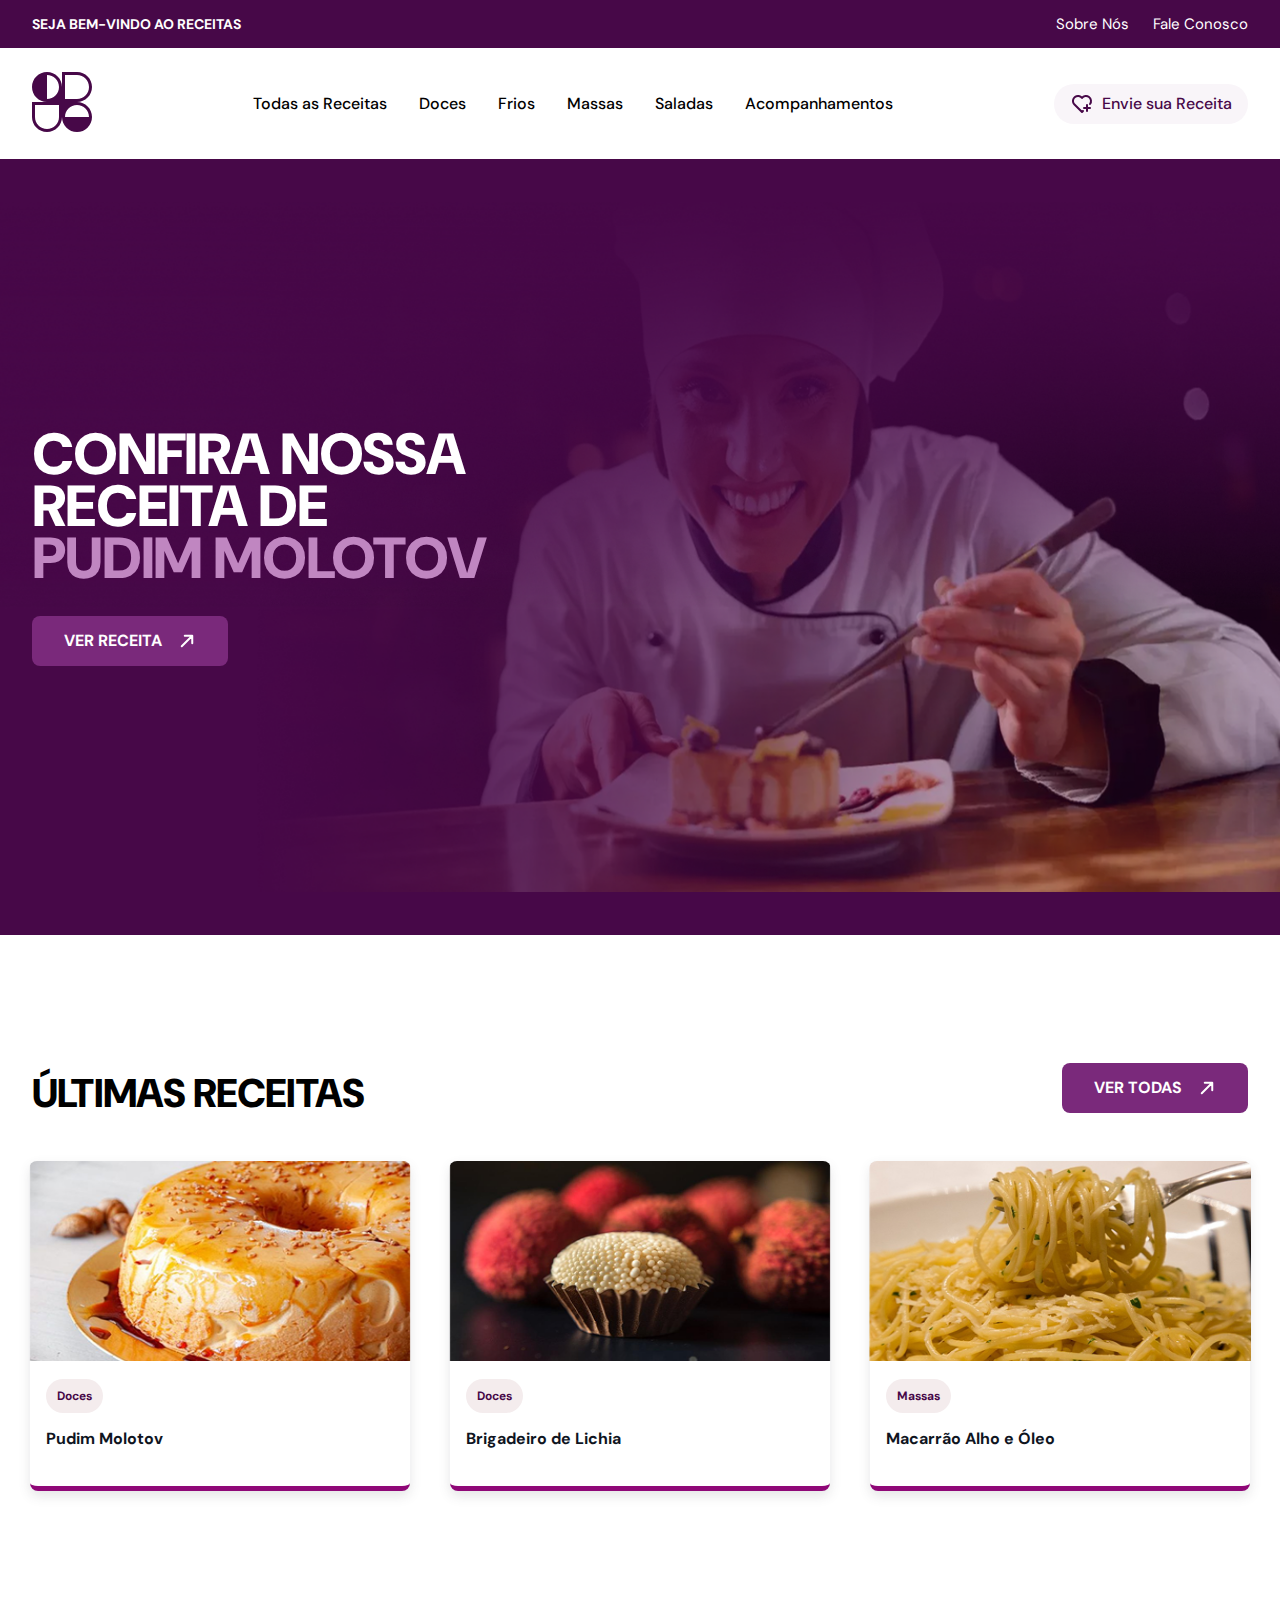
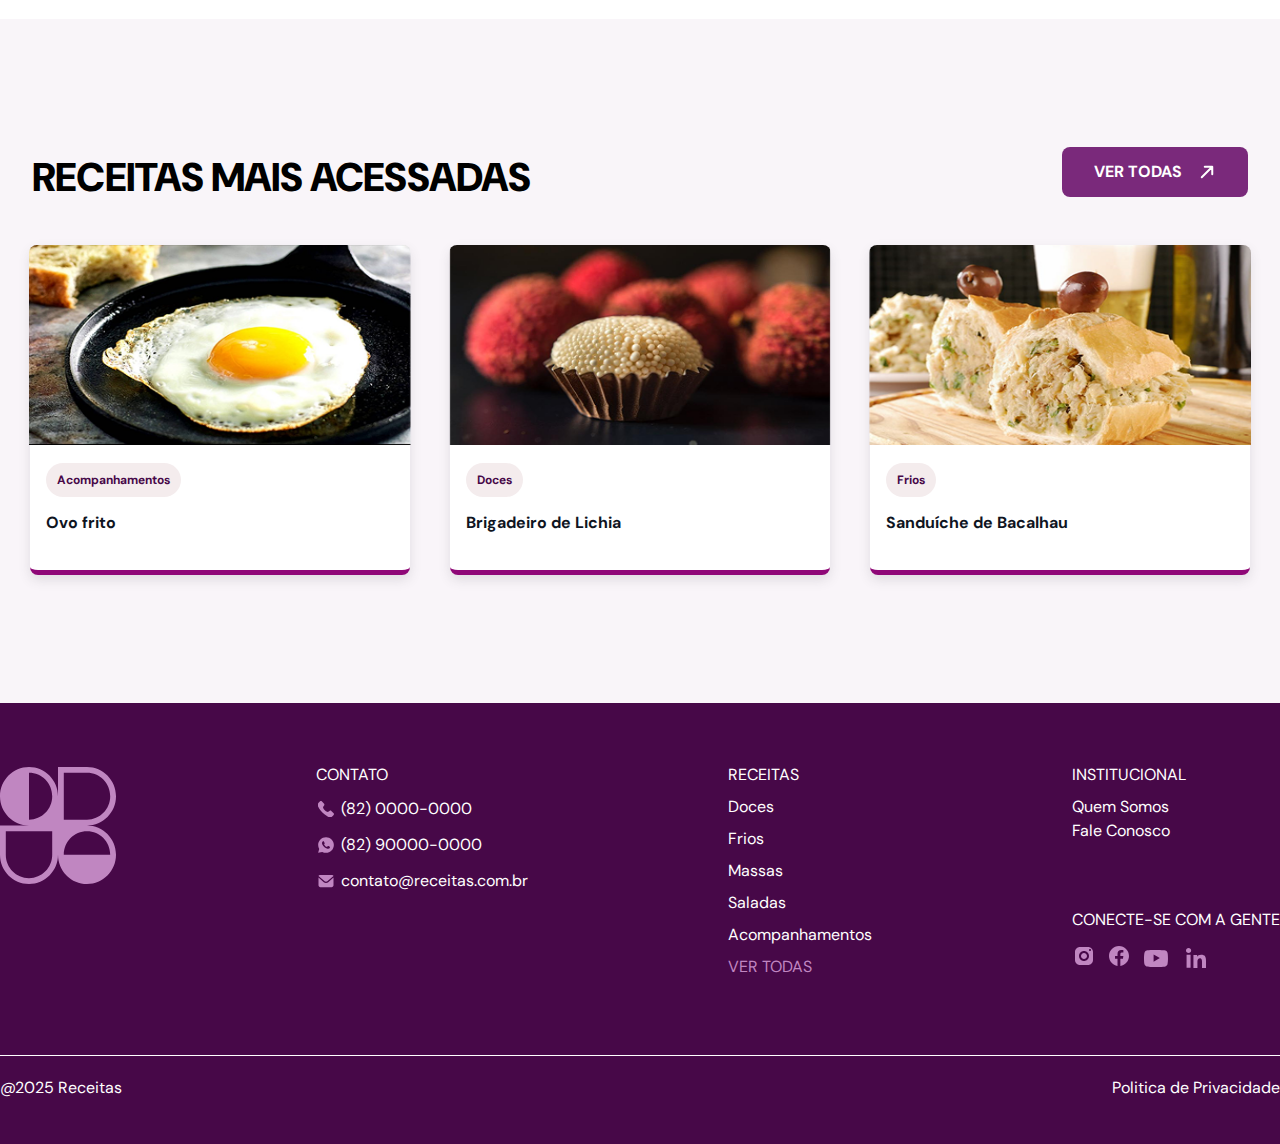
==== index.html @ 7f183d20 "first commit" ====
<!DOCTYPE html>
<html lang="en">
  <head>
    <meta charset="UTF-8" />
    <meta name="viewport" content="width=device-width, initial-scale=1.0" />
    <title>Receitas</title>
    <link rel="stylesheet" href="assets/css/reset.css" />
    <link rel="stylesheet" href="assets/css/global.css" />
    <link rel="stylesheet" href="assets/css/header.css" />
    <link rel="stylesheet" href="assets/css/home.css" />
    <link rel="stylesheet" href="assets/css/cards.css" />
    <link rel="stylesheet" href="assets/css/footer.css">
    <!-- <link rel="stylesheet" href="assets/css/style.css"> -->
    <link rel="preconnect" href="https://fonts.googleapis.com" />
    <link rel="preconnect" href="https://fonts.gstatic.com" crossorigin />
    <link
      href="https://fonts.googleapis.com/css2?family=DM+Sans:ital,opsz,wght@0,9..40,100..1000;1,9..40,100..1000&display=swap"
      rel="stylesheet"
    />
  </head>

  <body>
    <!-- .pre-header -->
    <div class="pre-header">
      <div class="pre-header__container">
        <p class="pre-header__bemvindo">Seja bem-vindo ao receitas</p>
        <nav class="pre-header__nav">
          <ul class="pre-header__menu">
            <li class="pre-header__menu-item"><a href="#0">Sobre Nós</a></li>
            <li class="pre-header__menu-item"><a href="#0">Fale Conosco</a></li>
          </ul>
        </nav>
      </div>
    </div>
    <!-- .header -->
    <header class="header">
      <div class="header__container">
        <a href="#0" class="header__logo">
          <svg
            width="60"
            height="60"
            viewBox="0 0 60 60"
            fill="none"
            xmlns="http://www.w3.org/2000/svg"
          >
            <g clip-path="url(#clip0_2073_142)">
              <path
                fill-rule="evenodd"
                clip-rule="evenodd"
                d="M15 0C23.2842 0 30 6.71572 30 15V0H45C53.2842 0 60 6.71572 60 15C60 23.2842 53.2842 30 45 30C53.2842 30 60 36.7158 60 45C60 49.1134 58.3442 52.8402 55.6628 55.5501L55.6066 55.6066L55.5568 55.6562C52.8463 58.3414 49.1169 60 45 60C40.9112 60 37.2043 58.3639 34.4985 55.7107C34.4634 55.6763 34.4283 55.6414 34.3933 55.6066C34.3605 55.5738 34.3278 55.5408 34.2952 55.5077C31.6386 52.8013 30 49.092 30 45C30 53.2842 23.2842 60 15 60C6.71572 60 0 53.2842 0 45V30H15C6.71572 30 0 23.2842 0 15C0 6.71572 6.71572 0 15 0ZM27 15C27 21.6275 21.6275 27 15 27V3C21.6275 3 27 8.37258 27 15ZM57 45C57 38.3726 51.6274 33 45 33C38.3726 33 33 38.3726 33 45H57ZM3 33V45C3 51.6274 8.37258 57 15 57C21.6275 57 27 51.6274 27 45V33H3ZM33 27V3H45C51.6274 3 57 8.37258 57 15C57 21.6275 51.6274 27 45 27H33Z"
                fill="#470848"
              />
            </g>
            <defs>
              <clipPath id="clip0_2073_142">
                <rect width="60" height="60" fill="white" />
              </clipPath>
            </defs>
          </svg>
        </a>
        <nav class="header__nav">
          <ul class="header__menu">
            <li class="header__menu-item">
              <a href="#0">Todas as Receitas</a>
            </li>
            <li class="header__menu-item"><a href="#0">Doces</a></li>
            <li class="header__menu-item"><a href="#0">Frios</a></li>
            <li class="header__menu-item"><a href="#0">Massas</a></li>
            <li class="header__menu-item"><a href="#0">Saladas</a></li>
            <li class="header__menu-item"><a href="#0">Acompanhamentos</a></li>
          </ul>
        </nav>
        <a href="#0" class="header__btn">
          <svg
            width="24"
            height="24"
            viewBox="0 0 24 24"
            fill="none"
            xmlns="http://www.w3.org/2000/svg"
          >
            <g clip-path="url(#clip0_2073_153)">
              <path
                d="M13.0001 19.0002L12.0001 20.0002L4.50006 12.5722C4.00536 12.0908 3.6157 11.5122 3.3556 10.8728C3.09551 10.2334 2.97062 9.54713 2.98879 8.85711C3.00697 8.16709 3.16782 7.48831 3.46121 6.86351C3.75461 6.23871 4.17419 5.68143 4.69354 5.22676C5.21289 4.77208 5.82076 4.42987 6.47887 4.22166C7.13697 4.01345 7.83106 3.94376 8.51743 4.01698C9.20379 4.0902 9.86756 4.30473 10.4669 4.64708C11.0663 4.98943 11.5883 5.45218 12.0001 6.00618C12.7952 4.94491 13.9793 4.24298 15.292 4.05478C16.6046 3.86659 17.9383 4.20756 18.9996 5.00268C20.0608 5.7978 20.7628 6.98193 20.951 8.29459C21.1391 9.60726 20.7982 10.9409 20.0031 12.0022"
                stroke="#470848"
                stroke-width="2"
                stroke-linecap="round"
                stroke-linejoin="round"
              />
              <path
                d="M14 16H20"
                stroke="#470848"
                stroke-width="2"
                stroke-linecap="round"
                stroke-linejoin="round"
              />
              <path
                d="M17 13V19"
                stroke="#470848"
                stroke-width="2"
                stroke-linecap="round"
                stroke-linejoin="round"
              />
            </g>
            <defs>
              <clipPath id="clip0_2073_153">
                <rect width="24" height="24" fill="white" />
              </clipPath>
            </defs>
          </svg>
          Envie sua Receita
        </a>
      </div>
    </header>
    <!-- .banner-home -->
    <div class="banner-home">
      <div class="banner-home__container section-container">
        <h1 class="banner-home__titulo">
          Confira nossa receita de <strong>Pudim Molotov</strong>
        </h1>
        <a href="#0" class="banner-home__btn">
          Ver receita
          <svg
            width="18"
            height="18"
            viewBox="0 0 18 18"
            fill="none"
            xmlns="http://www.w3.org/2000/svg"
          >
            <path
              d="M6.75 3.75L14.25 3.75M14.25 3.75C14.25 7.5 14.25 11.25 14.25 11.25M14.25 3.75L3.75 14.25"
              stroke="currentColor"
              stroke-width="2"
              stroke-linecap="round"
              stroke-linejoin="round"
            />
          </svg>
        </a>
      </div>
    </div>

    <!-- .ultimas-receitas -->
    <div class="ultimas-receitas section-main section-main--lg">
      <div class="ultimas-receitas__container section-container">
        <div class="ultimas-receitas__info">
          <h2 class="ultimas-receitas__titulo titulo-secao">
            Últimas Receitas
          </h2>
          <a href="#0" class="ultimas-receitas__btn btn btn--primary">
            Ver todas
            <svg
              width="18"
              height="18"
              viewBox="0 0 18 18"
              fill="none"
              xmlns="http://www.w3.org/2000/svg"
            >
              <path
                d="M6.75 3.75L14.25 3.75M14.25 3.75C14.25 7.5 14.25 11.25 14.25 11.25M14.25 3.75L3.75 14.25"
                stroke="currentColor"
                stroke-width="2"
                stroke-linecap="round"
                stroke-linejoin="round"
              />
            </svg>
          </a>
        </div>
      </div>

      <!-- CARDS -->
      <div class="container_cards">
        <div class="card">
          <img src="./assets/img/pudim.png" alt="foto do Pudim" />
          <span class="categoria">Doces</span>
          <h3>Pudim Molotov</h3>

          <div class="tela_houver">
            <a href="" class="seta"
              ><img src="./assets/img/seta-diagonal.svg" alt="seta"
            /></a>
            <img src="./assets/img/pudim.png" alt="foto do Pudim" />
            <div class="card_hover_title">
              <span class="categoria">Doces</span>
              <h3>Pudim Molotov</h3>
            </div>
          </div>
        </div>

        <div class="card">
          <img src="./assets/img/brigadeiro.png" alt="foto do brigadeiro" />
          <span class="categoria">Doces</span>
          <h3>Brigadeiro de Lichia</h3>

          <div class="tela_houver">
            <a href="" class="seta"
              ><img src="./assets/img/seta-diagonal.svg" alt="seta"
            /></a>
            <img src="./assets/img/brigadeiro.png" alt="foto do brigadeiro" />
            <div class="card_hover_title">
              <span class="categoria">Doces</span>
              <h3>Brigadeiro de Lichia</h3>
            </div>
          </div>
        </div>

        <div class="card">
          <img src="./assets/img/macarrao.png" alt="foto do Macarrão" />
          <span class="categoria">Massas</span>
          <h3>Macarrão Alho e Óleo</h3>

          <div class="tela_houver">
            <a href="" class="seta"
              ><img src="./assets/img/seta-diagonal.svg" alt="seta"
            /></a>
            <img src="./assets/img/macarrao.png" alt="foto do Macarrão" />
            <div class="card_hover_title">
              <span class="categoria">Massas</span>
              <h3>Macarrão Alho e Óleo</h3>
            </div>
          </div>
        </div>
      </div>
    </div>
    <!-- .mais-acessadas -->
    <div class="mais-acessadas section-main section-main--lg bg-roxo-fundo">
      <div class="mais-acessadas__container section-container">
        <div class="mais-acessadas__info">
          <h2 class="mais-acessadas__titulo titulo-secao">
            Receitas mais acessadas
          </h2>
          <a href="#0" class="mais-acessadas__btn btn btn--primary">
            Ver todas
            <svg
              width="18"
              height="18"
              viewBox="0 0 18 18"
              fill="none"
              xmlns="http://www.w3.org/2000/svg"
            >
              <path
                d="M6.75 3.75L14.25 3.75M14.25 3.75C14.25 7.5 14.25 11.25 14.25 11.25M14.25 3.75L3.75 14.25"
                stroke="currentColor"
                stroke-width="2"
                stroke-linecap="round"
                stroke-linejoin="round"
              />
            </svg>
          </a>
        </div>
      </div>
      <!-- CARDS -->
      <div class="container_cards">
        <div class="card">
          <img src="./assets/img/ovo.png" alt="foto do ovo" />
          <span class="categoria">Acompanhamentos</span>
          <h3>Ovo frito</h3>

          <div class="tela_houver">
            <a href="" class="seta"
              ><img src="./assets/img/seta-diagonal.svg" alt="seta"
            /></a>
            <img src="./assets/img/ovo.png" alt="foto do ovo" />

            <div class="card_hover_title">
              <span class="categoria">Acompanhamentos</span>
              <h3>Ovo frito</h3>
            </div>
          </div>
        </div>

        <div class="card">
          <img src="./assets/img/brigadeiro.png" alt="foto do Pudim" />
          <span class="categoria">Doces</span>
          <h3>Brigadeiro de Lichia</h3>

          <div class="tela_houver">
            <a href="" class="seta"
              ><img src="./assets/img/seta-diagonal.svg" alt="seta"
            /></a>
            <img
              src="./assets/img/brigadeiro.png"
              alt="foto do Brigadeiro de Lichia"
            />

            <div class="card_hover_title">
              <span class="categoria">Doces</span>
              <h3>Brigadeiro de Lichia</h3>
            </div>
          </div>
        </div>

        <div class="card">
          <img src="./assets/img/sanduiche.png" alt="foto do Pudim" />
          <span class="categoria">Frios</span>
          <h3>Sanduíche de Bacalhau</h3>

          <div class="tela_houver">
            <a href="" class="seta"
              ><img src="./assets/img/seta-diagonal.svg" alt="seta"
            /></a>
            <img
              src="./assets/img/sanduiche.png"
              alt="foto do Sanduíche de Bacalhau"
            />

            <div class="card_hover_title">
              <span class="categoria">Frios</span>
              <h3>Sanduíche de Bacalhau</h3>
            </div>
          </div>
        </div>
      </div>
    </div>

    <footer>
      <div class="container_footer">
        <a href="#0" class="footer__logo">
          <svg width="116" height="117" viewBox="0 0 116 117" fill="none" xmlns="http://www.w3.org/2000/svg">
            <g clip-path="url(#clip0_2206_217)">
            <path fill-rule="evenodd" clip-rule="evenodd" d="M29 0C45.0161 0 58 13.0957 58 29.25V0H87C103.016 0 116 13.0957 116 29.25C116 45.4042 103.016 58.5 87 58.5C103.016 58.5 116 71.5958 116 87.75C116 95.7712 112.799 103.038 107.615 108.323L107.506 108.433L107.41 108.529C102.17 113.766 94.9593 117 87 117C79.0949 117 71.9284 113.81 66.6971 108.636C66.6292 108.569 66.5614 108.501 66.4938 108.433C66.4303 108.369 66.3671 108.305 66.3042 108.24C61.168 102.963 58 95.7294 58 87.75C58 103.904 45.0161 117 29 117C12.9837 117 0 103.904 0 87.75V58.5H29C12.9837 58.5 0 45.4042 0 29.25C0 13.0957 12.9837 0 29 0ZM52.2 29.25C52.2 42.1735 41.8131 52.65 29 52.65V5.85C41.8131 5.85 52.2 16.3265 52.2 29.25ZM110.2 87.75C110.2 74.8265 99.8131 64.35 87 64.35C74.1869 64.35 63.8 74.8265 63.8 87.75H110.2ZM5.8 64.35V87.75C5.8 100.674 16.187 111.15 29 111.15C41.8131 111.15 52.2 100.674 52.2 87.75V64.35H5.8ZM63.8 52.65V5.85H87C99.8131 5.85 110.2 16.3265 110.2 29.25C110.2 42.1735 99.8131 52.65 87 52.65H63.8Z" fill="#C086C1"/>
            </g>
            <defs>
            <clipPath id="clip0_2206_217">
            <rect width="116" height="117" fill="white"/>
            </clipPath>
            </defs>
            </svg>
        </a>

        <div class="contato_footer">
          <h4>Contato</h4>
          <ul>
            <li>
              <svg
                width="20"
                height="20"
                viewBox="0 0 20 20"
                fill="none"
                xmlns="http://www.w3.org/2000/svg"
              >
                <path
                  d="M6.39763 13.6024C3.59884 10.8036 2.38337 8.23764 2.07944 7.52471C2.02444 7.39568 2 7.25748 2 7.11721V4.9102C2 4.59575 2.12491 4.29417 2.34726 4.07182L4.07183 2.34726C4.53484 1.88425 5.28555 1.88425 5.74857 2.34726L8.10316 4.70185C8.50279 5.10149 8.56479 5.72765 8.25129 6.1979L7.23199 7.72686C6.99598 8.08087 6.96695 8.53393 7.17502 8.90506C7.5406 9.5571 8.16553 10.5846 8.79046 11.2095C9.41538 11.8345 10.4429 12.4594 11.0949 12.825C11.4661 13.0331 11.9191 13.004 12.2731 12.768L13.8021 11.7487C14.2724 11.4352 14.8985 11.4972 15.2981 11.8968L17.6527 14.2514C18.1158 14.7145 18.1158 15.4652 17.6527 15.9282L15.9282 17.6527C15.7058 17.8751 15.4043 18 15.0898 18H12.8828C12.7425 18 12.6043 17.9756 12.4753 17.9206C11.7624 17.6166 9.19642 16.4012 6.39763 13.6024Z"
                  fill="#C086C1"
                />
              </svg>
              <p>(82) 0000-0000</p>
            </li>
            <li>
              <svg
                width="20"
                height="20"
                viewBox="0 0 20 20"
                fill="none"
                xmlns="http://www.w3.org/2000/svg"
              >
                <path
                  d="M15.5609 4.44315C14.079 2.96051 12.1083 2.14336 10.0088 2.14258C5.6824 2.14258 2.16144 5.66179 2.15986 9.98794C2.15908 11.3708 2.52053 12.7206 3.20727 13.9102L2.14258 17.8569L6.25443 16.8849C7.40084 17.5104 8.69105 17.8396 10.0048 17.8404H10.008C14.3335 17.8404 17.8545 14.3204 17.8569 9.99501C17.8584 7.89794 17.0428 5.92658 15.5609 4.44315ZM13.8487 12.7922C13.6853 13.2502 12.8846 13.6918 12.5247 13.724C12.1649 13.757 11.8278 13.8866 10.1714 13.2337C8.17795 12.448 6.91917 10.4044 6.82174 10.2739C6.72352 10.1427 6.02106 9.21086 6.02106 8.24601C6.02106 7.28115 6.52787 6.80658 6.70781 6.61094C6.88774 6.41451 7.0999 6.36579 7.23112 6.36579C7.36155 6.36579 7.49277 6.36579 7.60671 6.37051C7.74657 6.37601 7.90136 6.38308 8.0483 6.70915C8.22274 7.09729 8.60383 8.06686 8.65254 8.16508C8.70126 8.26329 8.73426 8.37801 8.66905 8.50844C8.60383 8.63886 8.57083 8.72058 8.47339 8.83529C8.37517 8.95001 8.26753 9.09065 8.17952 9.17865C8.0813 9.27608 7.97915 9.38294 8.09309 9.57858C8.20781 9.77501 8.60069 10.4169 9.18371 10.9363C9.93332 11.6042 10.5643 11.8108 10.7607 11.9098C10.9572 12.008 11.0711 11.9915 11.1858 11.8603C11.3005 11.7299 11.6761 11.2883 11.8066 11.0919C11.937 10.8954 12.0682 10.9284 12.2482 10.9937C12.4281 11.0589 13.3922 11.5334 13.5879 11.6316C13.7843 11.7299 13.9147 11.7786 13.9635 11.8603C14.0122 11.9412 14.0122 12.3341 13.8487 12.7922Z"
                  fill="#C086C1"
                />
              </svg>
              <p>(82) 90000-0000</p>
            </li>
            <li>
              <svg
                width="20"
                height="20"
                viewBox="0 0 20 20"
                fill="none"
                xmlns="http://www.w3.org/2000/svg"
              >
                <path
                  d="M8.6491 10.284C9.00788 10.589 9.49362 10.7603 10 10.7603C10.5064 10.7603 10.9921 10.589 11.3509 10.284L17.5 5.03505C17.3584 4.73292 17.1142 4.47387 16.7987 4.29124C16.4831 4.1086 16.1108 4.01074 15.7296 4.01025H4.27044C3.8892 4.01074 3.51686 4.1086 3.20135 4.29124C2.88583 4.47387 2.64156 4.73292 2.5 5.03505L8.6491 10.284Z"
                  fill="#C086C1"
                />
                <path
                  d="M12.21 11.2462C11.6234 11.7582 10.8286 12.0457 10 12.0457C9.17141 12.0457 8.37664 11.7582 7.79 11.2462L2.5 6.61963V14.3149C2.5 15.3505 3.33947 16.1899 4.375 16.1899H15.625C16.6605 16.1899 17.5 15.3505 17.5 14.3149V6.61963L12.21 11.2462Z"
                  fill="#C086C1"
                />
              </svg>
              <p>contato@receitas.com.br</p>
            </li>
          </ul>
        </div>

        <div class="receitas_footer">
          <h4>Receitas</h4>
          <ul>
            <li><a href="#">Doces</a></li>
            <li><a href="#">Frios</a></li>
            <li><a href="#">Massas</a></li>
            <li><a href="#">Saladas</a></li>
            <li><a href="#">Acompanhamentos</a></li>
            <li><a href="#">Ver Todas</a></li>
          </ul>
        </div>

        <div class="institucional-ConecteSe">
          <div class="institucional">
            <h4>Institucional</h4>
            <ul>
              <li><a href="#">Quem Somos</a></li>
              <li><a href="#">Fale Conosco</a></li>
            </ul>
          </div>
        
          <div class="ConecteSe">
            <h4>Conecte-se com a gente</h4>
            <ul>
              <li>
                <a href="#"
                  ><svg
                    width="24"
                    height="24"
                    viewBox="0 0 24 24"
                    fill="none"
                    xmlns="http://www.w3.org/2000/svg"
                  >
                    <path
                      d="M8 3C5.239 3 3 5.239 3 8V16C3 18.761 5.239 21 8 21H16C18.761 21 21 18.761 21 16V8C21 5.239 18.761 3 16 3H8ZM18 5C18.552 5 19 5.448 19 6C19 6.552 18.552 7 18 7C17.448 7 17 6.552 17 6C17 5.448 17.448 5 18 5ZM12 7C14.761 7 17 9.239 17 12C17 14.761 14.761 17 12 17C9.239 17 7 14.761 7 12C7 9.239 9.239 7 12 7ZM12 9C11.2044 9 10.4413 9.31607 9.87868 9.87868C9.31607 10.4413 9 11.2044 9 12C9 12.7956 9.31607 13.5587 9.87868 14.1213C10.4413 14.6839 11.2044 15 12 15C12.7956 15 13.5587 14.6839 14.1213 14.1213C14.6839 13.5587 15 12.7956 15 12C15 11.2044 14.6839 10.4413 14.1213 9.87868C13.5587 9.31607 12.7956 9 12 9Z"
                      fill="#C086C1"
                    />
                  </svg>
                </a>
              </li>
              <li>
                <a href="#"
                  ><svg
                    width="24"
                    height="24"
                    viewBox="0 0 24 24"
                    fill="none"
                    xmlns="http://www.w3.org/2000/svg"
                  >
                    <path
                      d="M12 2C6.477 2 2 6.477 2 12C2 17.013 5.693 21.153 10.505 21.876V14.65H8.031V12.021H10.505V10.272C10.505 7.376 11.916 6.105 14.323 6.105C15.476 6.105 16.085 6.19 16.374 6.229V8.523H14.732C13.71 8.523 13.353 9.492 13.353 10.584V12.021H16.348L15.942 14.65H13.354V21.897C18.235 21.236 22 17.062 22 12C22 6.477 17.523 2 12 2Z"
                      fill="#C086C1"
                    />
                  </svg>
                </a>
              </li>
              <li>
                <a href="#"
                  ><svg
                    width="28"
                    height="28"
                    viewBox="0 0 28 28"
                    fill="none"
                    xmlns="http://www.w3.org/2000/svg"
                  >
                    <path
                      fill-rule="evenodd"
                      clip-rule="evenodd"
                      d="M23.3904 6.52C24.4184 6.8 25.2289 7.62 25.5057 8.66C26.0197 10.56 25.9999 14.52 25.9999 14.52C25.9999 14.52 25.9999 18.46 25.5057 20.36C25.2289 21.4 24.4184 22.22 23.3904 22.5C21.5123 23 14 23 14 23C14 23 6.5074 23 4.60954 22.48C3.58154 22.2 2.771 21.38 2.49423 20.34C2 18.46 2 14.5 2 14.5C2 14.5 2 10.56 2.49423 8.66C2.771 7.62 3.60131 6.78 4.60954 6.5C6.48763 6 14 6 14 6C14 6 21.5123 6 23.3904 6.52ZM17.855 14.0953L11.6079 17.7353V10.4553L17.855 14.0953Z"
                      fill="#C086C1"
                    />
                  </svg>
                </a>
              </li>
              <li>
                <a href="#"
                  ><svg
                    width="28"
                    height="28"
                    viewBox="0 0 28 28"
                    fill="none"
                    xmlns="http://www.w3.org/2000/svg"
                  >
                    <path
                      fill-rule="evenodd"
                      clip-rule="evenodd"
                      d="M11.429 10.969H15.143V12.819C15.678 11.755 17.05 10.799 19.111 10.799C23.062 10.799 24 12.917 24 16.803V24H20V17.688C20 15.475 19.465 14.227 18.103 14.227C16.214 14.227 15.429 15.572 15.429 17.687V24H11.429V10.969ZM4.57 23.83H8.57V10.799H4.57V23.83ZM9.143 6.55C9.14315 6.88528 9.07666 7.21724 8.94739 7.52659C8.81812 7.83594 8.62865 8.11651 8.39 8.352C7.9064 8.83262 7.25181 9.10165 6.57 9.1C5.88939 9.09954 5.23631 8.8312 4.752 8.353C4.51421 8.11671 4.32539 7.83582 4.19634 7.52643C4.0673 7.21704 4.00058 6.88522 4 6.55C4 5.873 4.27 5.225 4.753 4.747C5.23689 4.26816 5.89024 3.9997 6.571 4C7.253 4 7.907 4.269 8.39 4.747C8.872 5.225 9.143 5.873 9.143 6.55Z"
                      fill="#C086C1"
                    />
                  </svg>
                </a>
              </li>
            </ul>
          </div>
         
        </div>
      </div>
      <div class="copyWrite">
        <span>@2025 Receitas</span>
        <span>Politica de Privacidade</span>
      </div>
    </footer>
  </body>
</html>
---- assets/css/global.css ----
/*
* Cores
*/
:root {
  --cor-preto: #000000;
  --cor-roxo-fundo: #F9F5F9;
  --cor-roxo-claro: #C086C1;
  --cor-roxo-medio: #7A297B;
  --cor-roxo-escuro: #470848;
  --cor-branco: #ffffff;

  --max-width-header: 1312px;
  --max-width-section: 1216px;
}

/**
 * Global
 */

body {
  font-family: "DM Sans", Arial, sans-serif;
}

a {
  text-decoration: none;
  color: inherit;
}

.titulo-secao {
  color: var(--cor-preto);
  font-size: 40px;
  font-weight: 900;
  line-height: 100%;
  letter-spacing: -0.8px;
  text-transform: uppercase;
}

.section-container {
  width: 100%;
  max-width: var(--max-width-section);
  margin: 0 auto;
  box-sizing: border-box;
}

.section-main {
  width: 100%;
  padding: 96px 32px 128px;
  box-sizing: border-box;
}

.section-main.section-main--lg {
  padding: 128px 0px 128px;
}

.bg-roxo-fundo {
  background-color: var(--cor-roxo-fundo);
}

.btn {
  display: flex;
  padding: 16px 32px;
  justify-content: center;
  align-items: center;
  gap: 16px;
  flex-shrink: 0;
  border-radius: 8px;
  font-size: 16px;
  font-weight: 700;
  line-height: 100%;
  text-transform: uppercase;
  transition: all .2s ease-in-out;
}

.btn--primary {
  background: var(--cor-roxo-medio);
  color: var(--cor-branco);
}

.btn--primary:hover {
  background: var(--cor-roxo-claro);
  color: var(--cor-preto);
}
---- assets/css/header.css ----
/**
 * Pré-Header & Header
 */

.pre-header {
  background-color: var(--cor-roxo-escuro);
  color: var(--cor-branco);
  padding: 16px 32px;
  box-sizing: border-box;
}

.pre-header__container {
  width: 100%;
  max-width: var(--max-width-header);
  margin: 0 auto;
  display: flex;
  justify-content: space-between;
  align-items: center;
}

.pre-header__bemvindo {
  font-size: 14px;
  font-weight: 700;
  text-transform: uppercase;
}

.pre-header__menu {
  list-style: none;
  display: flex;
  gap: 24px;
}

.pre-header__menu-item a {
  font-size: 15px;
  color: var(--cor-branco);
  text-decoration: none;
  transition: all .2s ease-in-out;
}

.pre-header__menu-item a:hover {
  color: var(--cor-roxo-claro);
}

.header {
  padding: 24px 32px;
  box-sizing: border-box;
  background-color: var(--cor-branco);

}

.header__container {
  width: 100%;
  max-width: var(--max-width-header);
  margin: 0 auto;
  display: flex;
  justify-content: space-between;
  align-items: center;
}

.header__menu {
  list-style: none;
  display: flex;
  gap: 32px;
}

.header__menu-item a {
  font-size: 16px;
  color: var(--cor-preto);
  text-decoration: none;
  font-weight: 500;
  transition: all .2s ease-in-out;
}

.header__menu-item a:hover {
  color: var(--cor-roxo-medio);
}

.header__btn {
  display: flex;
  justify-content: center;
  align-items: center;
  gap: 8px;
  border-radius: 50rem;
  background: var(--cor-roxo-fundo);
  padding: 8px 16px;
  color: var(--cor-roxo-escuro);
  font-weight: 500;
  text-decoration: none;
  transition: all .2s ease-in-out;
}

.header__btn:hover {
  background: var(--cor-roxo-claro);
}
---- assets/css/home.css ----
/**
 * Banner Home
 */

.banner-home {
  height: 776px;
  background-image: url("../img/banner-home.png");
  background-color: var(--cor-roxo-escuro);
  background-position: center right;
  background-size: contain;
  background-repeat: no-repeat;
  display: flex;
  align-items: center;
}

.banner-home__container {
  display: flex;
  flex-direction: column;
  align-items: flex-start;
  gap: 32px;
}

.banner-home__titulo {
  max-width: 465px;
  color: var(--cor-branco);
  font-size: 58px;
  font-weight: 900;
  line-height: 90%;
  letter-spacing: -1.16px;
  text-transform: uppercase;
}

.banner-home__titulo>strong {
  color: var(--cor-roxo-claro);
}

.banner-home__btn {
  display: flex;
  padding: 16px 32px;
  justify-content: center;
  align-items: center;
  gap: 16px;
  flex-shrink: 0;
  border-radius: 8px;
  background: var(--cor-roxo-medio);

  color: var(--cor-branco);
  font-size: 16px;
  font-weight: 700;
  line-height: 100%;
  text-transform: uppercase;
  transition: all .2s ease-in-out;
}

.banner-home__btn:hover {
  background: var(--cor-roxo-claro);
  color: var(--cor-preto);
}

/**
* Últimas Receitas & Mais Acessadas
*/
.ultimas-receitas__info,
.mais-acessadas__info {
  display: flex;
  justify-content: space-between;
  align-items: flex-end;
}
---- assets/css/cards.css ----
.container_cards {
  margin-top: 3rem;
  display: flex;
  justify-content: center;
  gap: 2.5rem;
}

.card {
  display: flex;
  flex-direction: column;
  gap: 1.1rem;
  width: 380px;
  height: 325px;
  background: #ffffff;
  -webkit-box-shadow: 0px 5px 12px 0px rgba(78, 79, 85, 0.15);
  -moz-box-shadow: 0px 5px 12px 0px rgba(78, 79, 85, 0.15);
  box-shadow: 0px 5px 12px 0px rgba(78, 79, 85, 0.15);
  border-radius: 8px;
  border-bottom: 5px solid #8f0877;
}

.card img {
  border-radius: 8px 8px 0 0;
  width: 100.5%;
  height: 200px;
  margin-left: -1px;
}

.categoria {
  background: #f4eced;
  width: fit-content;
  padding: 7px;
  color: #470848;
  padding: 0.7rem;
  border-radius: 50px;
  font-size: 12px;
  font-weight: bold;
  margin-left: 1rem;
}

.card h3 {
  color: #0f151f;
  font-weight: bolder;
  margin-left: 1rem;
}

.tela_houver {
  background: #470848;
  width: 380px;
  height: 325px;
  display: flex;
  flex-direction: column;
  justify-content: space-between;
  position: absolute;
  opacity: 0;
  cursor: pointer;
  border-radius: 8px;
  border-bottom: 5px solid #470848;
}

.tela_houver:hover {
  opacity: 1;
}

.tela_houver img {
  opacity: 0.5;
}

.card_hover_title {
  display: flex;
  flex-direction: column;
  gap: 1.1rem;
  padding-top: 1rem;
  opacity: 1;
  height: 79.5%;
}

.tela_houver .card_hover_title h3 {
  color: #ffffff;
}

.seta {
  position: absolute;
  background-color: #c086c1;
  z-index: 1;
  width: 45px;
  height: 45px;
  display: flex;
  justify-content: center;
  align-items: center;
  border-radius: 8px;
  right: 1rem;
  top: 1rem;
}

.seta img {
  width: 60%;
}
---- assets/css/footer.css ----
footer{
    background: var(--cor-roxo-escuro);
    display: flex;
    flex-direction: column;;
    align-items: center;
    padding: 48px 0px;
    gap: 5rem;
    color: #FFFFFF;
    font-size: 16px;
}


footer h4{
    text-transform: uppercase;
}

.container_footer{
    display: flex;
    justify-content: space-between;
    margin-top: 1rem;
    min-width: 1280px;

}

.contato_footer, .receitas_footer{
    display: flex;
    flex-direction: column;
    gap: 1rem;
}

.contato_footer ul, .receitas_footer ul{
    display: flex;
    flex-direction: column;
    gap: 1rem;
}

.contato_footer ul li{
    display: flex;
    align-items: center;
    gap: 0.3rem;
}

.receitas_footer ul li:last-child a{
   color: var(--cor-roxo-claro);
   text-transform: uppercase;
}



.institucional-ConecteSe{
    display: flex;
    flex-direction: column;
    justify-content: space-between;
}

.institucional, .ConecteSe{
    display: flex;
    flex-direction: column;
    gap: 1rem;
}

.institucional ul{
    display: flex;
    flex-direction: column;
    gap: 0.5rem;

} 

.ConecteSe ul{
    display: flex;
    gap: 0.7rem;

}

.copyWrite{
    display: flex;
    justify-content: space-between;
    align-items: center;
    border-top: 1px solid #FFFFFF;
    padding-top: 1.5rem;
    min-width: 1280px;
}
---- assets/css/style.css ----
/*
* Cores
*/
:root {
  --cor-preto: #000000;
  --cor-roxo-fundo: #F9F5F9;
  --cor-roxo-claro: #C086C1;
  --cor-roxo-medio: #7A297B;
  --cor-roxo-escuro: #470848;
  --cor-branco: #ffffff;

  --max-width-header: 1312px;
  --max-width-section: 1216px;
}

/**
 * Global
 */

body {
  font-family: "DM Sans", Arial, sans-serif;
}

a {
  text-decoration: none;
  color: inherit;
}

.titulo-secao {
  color: var(--cor-preto);
  font-size: 40px;
  font-weight: 900;
  line-height: 100%;
  letter-spacing: -0.8px;
  text-transform: uppercase;
}

.section-container {
  width: 100%;
  max-width: var(--max-width-section);
  margin: 0 auto;
  box-sizing: border-box;
}

.section-main {
  width: 100%;
  padding: 96px 32px 128px;
  box-sizing: border-box;
}

.section-main.section-main--lg {
  padding: 128px 32px 128px;
}

.bg-roxo-fundo {
  background-color: var(--cor-roxo-fundo);
}

.btn {
  display: flex;
  padding: 16px 32px;
  justify-content: center;
  align-items: center;
  gap: 16px;
  flex-shrink: 0;
  border-radius: 8px;
  font-size: 16px;
  font-weight: 700;
  line-height: 100%;
  text-transform: uppercase;
  transition: all .2s ease-in-out;
}

.btn--primary {
  background: var(--cor-roxo-medio);
  color: var(--cor-branco);
}

.btn--primary:hover {
  background: var(--cor-roxo-claro);
  color: var(--cor-preto);
}

/**
 * Pré-Header & Header
 */

.pre-header {
  background-color: var(--cor-roxo-escuro);
  color: var(--cor-branco);
  padding: 16px 32px;
  box-sizing: border-box;
}

.pre-header__container {
  width: 100%;
  max-width: var(--max-width-header);
  margin: 0 auto;
  display: flex;
  justify-content: space-between;
  align-items: center;
}

.pre-header__bemvindo {
  font-size: 14px;
  font-weight: 700;
  text-transform: uppercase;
}

.pre-header__menu {
  list-style: none;
  display: flex;
  gap: 24px;
}

.pre-header__menu-item a {
  font-size: 15px;
  color: var(--cor-branco);
  text-decoration: none;
  transition: all .2s ease-in-out;
}

.pre-header__menu-item a:hover {
  color: var(--cor-roxo-claro);
}

.header {
  padding: 24px 32px;
  box-sizing: border-box;
  background-color: var(--cor-branco);

}

.header__container {
  width: 100%;
  max-width: var(--max-width-header);
  margin: 0 auto;
  display: flex;
  justify-content: space-between;
  align-items: center;
}

.header__menu {
  list-style: none;
  display: flex;
  gap: 32px;
}

.header__menu-item a {
  font-size: 16px;
  color: var(--cor-preto);
  text-decoration: none;
  font-weight: 500;
  transition: all .2s ease-in-out;
}

.header__menu-item a:hover {
  color: var(--cor-roxo-medio);
}

.header__btn {
  display: flex;
  justify-content: center;
  align-items: center;
  gap: 8px;
  border-radius: 50rem;
  background: var(--cor-roxo-fundo);
  padding: 8px 16px;
  color: var(--cor-roxo-escuro);
  font-weight: 500;
  text-decoration: none;
  transition: all .2s ease-in-out;
}

.header__btn:hover {
  background: var(--cor-roxo-claro);
}

/**
 * Banner Home
 */

.banner-home {
  height: 776px;
  background-image: url("../img/banner-home.png");
  background-color: var(--cor-roxo-escuro);
  background-position: center right;
  background-size: contain;
  background-repeat: no-repeat;
  display: flex;
  align-items: center;
}


.banner-home__titulo {
  max-width: 465px;
  color: var(--cor-branco);
  font-size: 58px;
  font-weight: 900;
  line-height: 90%;
  letter-spacing: -1.16px;
  text-transform: uppercase;
}

.banner-home__titulo>strong {
  color: var(--cor-roxo-claro);
}

.banner-home__btn {
  display: flex;
  padding: 16px 32px;
  justify-content: center;
  align-items: center;
  gap: 16px;
  flex-shrink: 0;
  border-radius: 8px;
  background: var(--cor-roxo-medio);

  color: var(--cor-branco);
  font-size: 16px;
  font-weight: 700;
  line-height: 100%;
  text-transform: uppercase;
  transition: all .2s ease-in-out;
}

.banner-home__btn:hover {
  background: var(--cor-roxo-claro);
  color: var(--cor-preto);
}

/**
* Últimas Receitas & Mais Acessadas
*/
.ultimas-receitas__info,
.mais-acessadas__info {
  display: flex;
  justify-content: space-between;
}
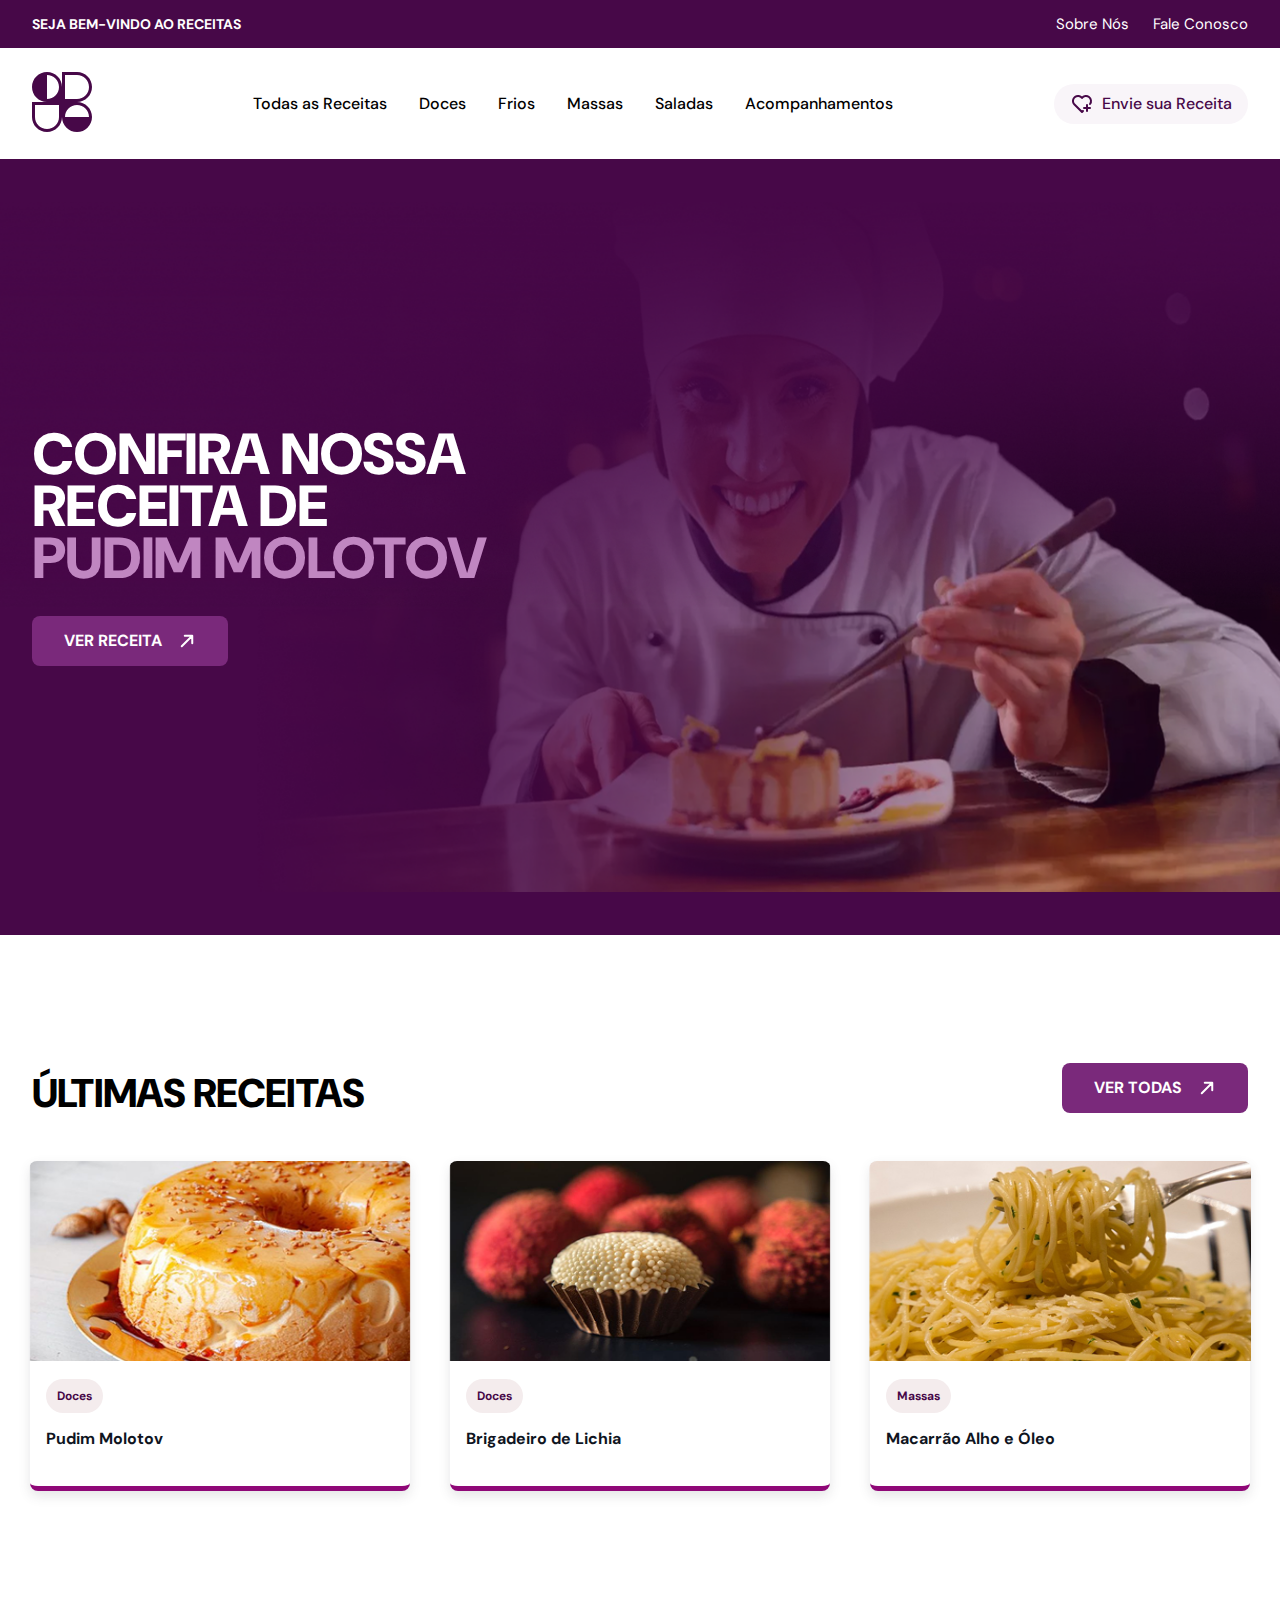
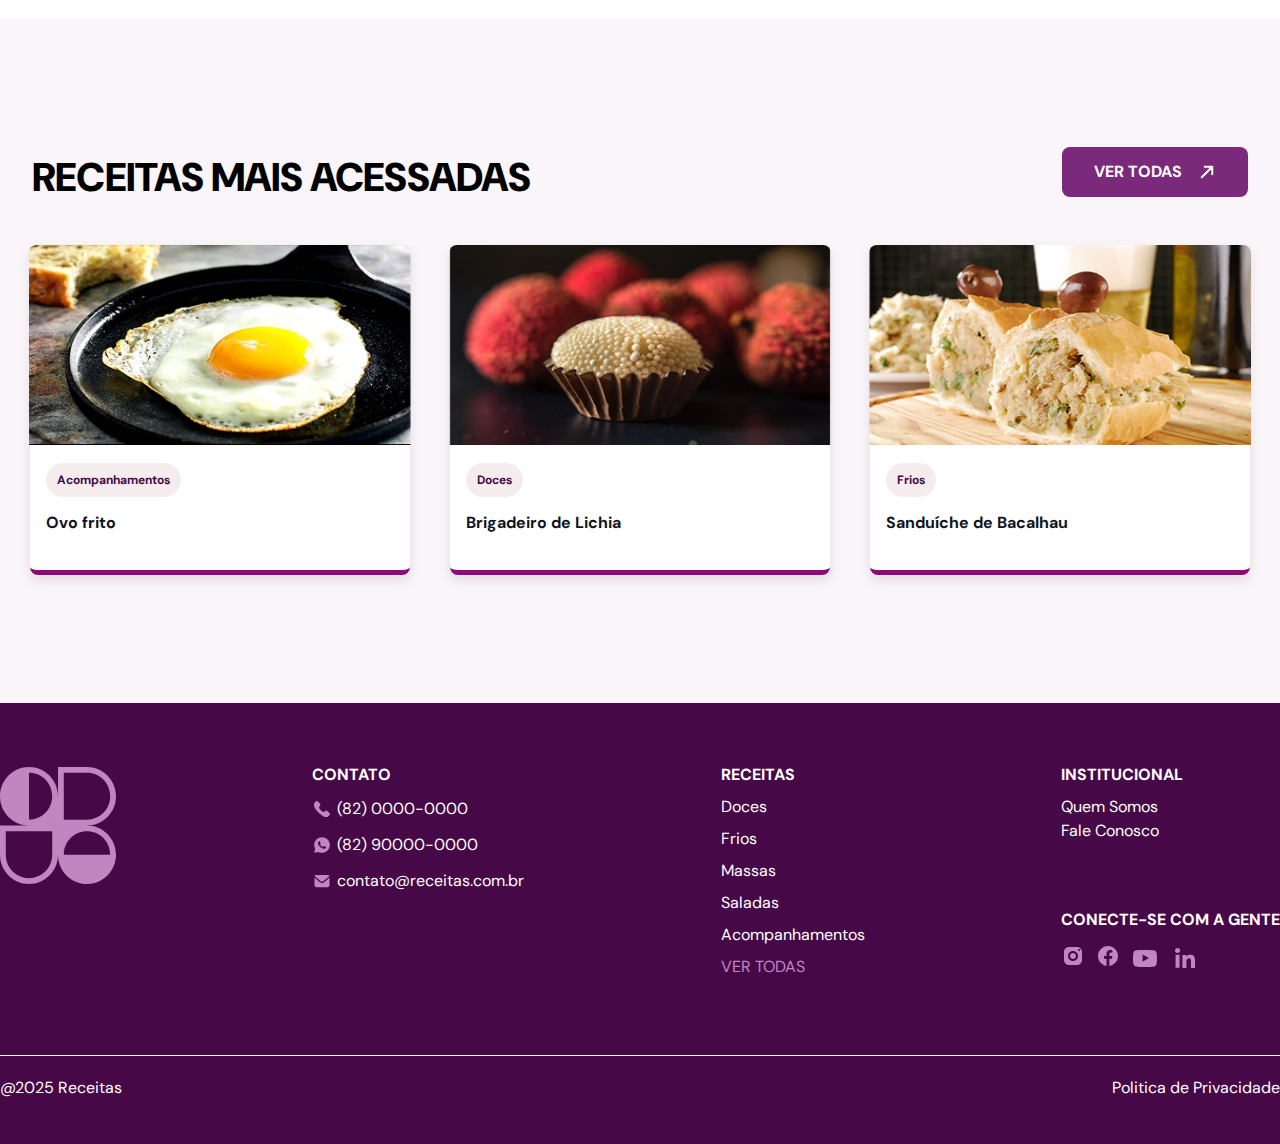
==== commit ae18e37b: "add receita pudim molotov" ====
--- a/index.html
+++ b/index.html
@@ -9,7 +9,7 @@
     <link rel="stylesheet" href="assets/css/header.css" />
     <link rel="stylesheet" href="assets/css/home.css" />
     <link rel="stylesheet" href="assets/css/cards.css" />
-    <link rel="stylesheet" href="assets/css/footer.css">
+    <link rel="stylesheet" href="assets/css/footer.css" />
     <!-- <link rel="stylesheet" href="assets/css/style.css"> -->
     <link rel="preconnect" href="https://fonts.googleapis.com" />
     <link rel="preconnect" href="https://fonts.gstatic.com" crossorigin />
@@ -61,13 +61,13 @@
         <nav class="header__nav">
           <ul class="header__menu">
             <li class="header__menu-item">
-              <a href="#0">Todas as Receitas</a>
+              <a href="./receitas/index.html">Todas as Receitas</a>
             </li>
-            <li class="header__menu-item"><a href="#0">Doces</a></li>
-            <li class="header__menu-item"><a href="#0">Frios</a></li>
-            <li class="header__menu-item"><a href="#0">Massas</a></li>
-            <li class="header__menu-item"><a href="#0">Saladas</a></li>
-            <li class="header__menu-item"><a href="#0">Acompanhamentos</a></li>
+            <li class="header__menu-item"><a href="./receitas/doces.html">Doces</a></li>
+            <li class="header__menu-item"><a href="./receitas/frios.html">Frios</a></li>
+            <li class="header__menu-item"><a href="./receitas/massas.html">Massas</a></li>
+            <li class="header__menu-item"><a href="./receitas/saladas.html">Saladas</a></li>
+            <li class="header__menu-item"><a href="./receitas/acompanhamentos.html">Acompanhamentos</a></li>
           </ul>
         </nav>
         <a href="#0" class="header__btn">
@@ -145,7 +145,7 @@
           <h2 class="ultimas-receitas__titulo titulo-secao">
             Últimas Receitas
           </h2>
-          <a href="#0" class="ultimas-receitas__btn btn btn--primary">
+          <a href="./receitas/index.html" class="ultimas-receitas__btn btn btn--primary">
             Ver todas
             <svg
               width="18"
@@ -174,7 +174,7 @@
           <h3>Pudim Molotov</h3>
 
           <div class="tela_houver">
-            <a href="" class="seta"
+            <a href="./receita/pudim-molotov.html" class="seta"
               ><img src="./assets/img/seta-diagonal.svg" alt="seta"
             /></a>
             <img src="./assets/img/pudim.png" alt="foto do Pudim" />
@@ -227,7 +227,7 @@
           <h2 class="mais-acessadas__titulo titulo-secao">
             Receitas mais acessadas
           </h2>
-          <a href="#0" class="mais-acessadas__btn btn btn--primary">
+          <a href="./receitas/index.html" class="mais-acessadas__btn btn btn--primary">
             Ver todas
             <svg
               width="18"
@@ -310,20 +310,32 @@
         </div>
       </div>
     </div>
-
+    
+    <!-- Footer -->
     <footer>
       <div class="container_footer">
         <a href="#0" class="footer__logo">
-          <svg width="116" height="117" viewBox="0 0 116 117" fill="none" xmlns="http://www.w3.org/2000/svg">
+          <svg
+            width="116"
+            height="117"
+            viewBox="0 0 116 117"
+            fill="none"
+            xmlns="http://www.w3.org/2000/svg"
+          >
             <g clip-path="url(#clip0_2206_217)">
-            <path fill-rule="evenodd" clip-rule="evenodd" d="M29 0C45.0161 0 58 13.0957 58 29.25V0H87C103.016 0 116 13.0957 116 29.25C116 45.4042 103.016 58.5 87 58.5C103.016 58.5 116 71.5958 116 87.75C116 95.7712 112.799 103.038 107.615 108.323L107.506 108.433L107.41 108.529C102.17 113.766 94.9593 117 87 117C79.0949 117 71.9284 113.81 66.6971 108.636C66.6292 108.569 66.5614 108.501 66.4938 108.433C66.4303 108.369 66.3671 108.305 66.3042 108.24C61.168 102.963 58 95.7294 58 87.75C58 103.904 45.0161 117 29 117C12.9837 117 0 103.904 0 87.75V58.5H29C12.9837 58.5 0 45.4042 0 29.25C0 13.0957 12.9837 0 29 0ZM52.2 29.25C52.2 42.1735 41.8131 52.65 29 52.65V5.85C41.8131 5.85 52.2 16.3265 52.2 29.25ZM110.2 87.75C110.2 74.8265 99.8131 64.35 87 64.35C74.1869 64.35 63.8 74.8265 63.8 87.75H110.2ZM5.8 64.35V87.75C5.8 100.674 16.187 111.15 29 111.15C41.8131 111.15 52.2 100.674 52.2 87.75V64.35H5.8ZM63.8 52.65V5.85H87C99.8131 5.85 110.2 16.3265 110.2 29.25C110.2 42.1735 99.8131 52.65 87 52.65H63.8Z" fill="#C086C1"/>
+              <path
+                fill-rule="evenodd"
+                clip-rule="evenodd"
+                d="M29 0C45.0161 0 58 13.0957 58 29.25V0H87C103.016 0 116 13.0957 116 29.25C116 45.4042 103.016 58.5 87 58.5C103.016 58.5 116 71.5958 116 87.75C116 95.7712 112.799 103.038 107.615 108.323L107.506 108.433L107.41 108.529C102.17 113.766 94.9593 117 87 117C79.0949 117 71.9284 113.81 66.6971 108.636C66.6292 108.569 66.5614 108.501 66.4938 108.433C66.4303 108.369 66.3671 108.305 66.3042 108.24C61.168 102.963 58 95.7294 58 87.75C58 103.904 45.0161 117 29 117C12.9837 117 0 103.904 0 87.75V58.5H29C12.9837 58.5 0 45.4042 0 29.25C0 13.0957 12.9837 0 29 0ZM52.2 29.25C52.2 42.1735 41.8131 52.65 29 52.65V5.85C41.8131 5.85 52.2 16.3265 52.2 29.25ZM110.2 87.75C110.2 74.8265 99.8131 64.35 87 64.35C74.1869 64.35 63.8 74.8265 63.8 87.75H110.2ZM5.8 64.35V87.75C5.8 100.674 16.187 111.15 29 111.15C41.8131 111.15 52.2 100.674 52.2 87.75V64.35H5.8ZM63.8 52.65V5.85H87C99.8131 5.85 110.2 16.3265 110.2 29.25C110.2 42.1735 99.8131 52.65 87 52.65H63.8Z"
+                fill="#C086C1"
+              />
             </g>
             <defs>
-            <clipPath id="clip0_2206_217">
-            <rect width="116" height="117" fill="white"/>
-            </clipPath>
+              <clipPath id="clip0_2206_217">
+                <rect width="116" height="117" fill="white" />
+              </clipPath>
             </defs>
-            </svg>
+          </svg>
         </a>
 
         <div class="contato_footer">
@@ -384,12 +396,12 @@
         <div class="receitas_footer">
           <h4>Receitas</h4>
           <ul>
-            <li><a href="#">Doces</a></li>
-            <li><a href="#">Frios</a></li>
-            <li><a href="#">Massas</a></li>
-            <li><a href="#">Saladas</a></li>
-            <li><a href="#">Acompanhamentos</a></li>
-            <li><a href="#">Ver Todas</a></li>
+            <li><a href="./receitas/doces.html">Doces</a></li>
+            <li><a href="./receitas/frios.html">Frios</a></li>
+            <li><a href="./receitas/massas.html">Massas</a></li>
+            <li><a href="./receitas/saladas.html">Saladas</a></li>
+            <li><a href="./receitas/acompanhamentos.html">Acompanhamentos</a></li>
+            <li><a href="./receitas/index.html">Ver Todas</a></li>
           </ul>
         </div>
 
@@ -401,7 +413,7 @@
               <li><a href="#">Fale Conosco</a></li>
             </ul>
           </div>
-        
+
           <div class="ConecteSe">
             <h4>Conecte-se com a gente</h4>
             <ul>
@@ -475,7 +487,6 @@
               </li>
             </ul>
           </div>
-         
         </div>
       </div>
       <div class="copyWrite">
--- a/assets/css/home.css
+++ b/assets/css/home.css
@@ -61,7 +61,7 @@
 * Últimas Receitas & Mais Acessadas
 */
 .ultimas-receitas__info,
-.mais-acessadas__info {
+.mais-acessadas__info,.TodasReceitas__info {
   display: flex;
   justify-content: space-between;
   align-items: flex-end;
--- a/assets/css/cards.css
+++ b/assets/css/cards.css
@@ -96,3 +96,14 @@
 .seta img {
   width: 60%;
 }
+
+
+.container_cards_todasReceitas{
+  margin: 0px auto;
+  width: 1280px;
+  margin-top: 3rem;
+  display: flex;
+  justify-content: center;
+  gap: 2.5rem;
+  flex-wrap: wrap;
+}--- a/assets/css/footer.css
+++ b/assets/css/footer.css
@@ -11,6 +11,7 @@
 
 
 footer h4{
+    font-weight: bolder;
     text-transform: uppercase;
 }
 
